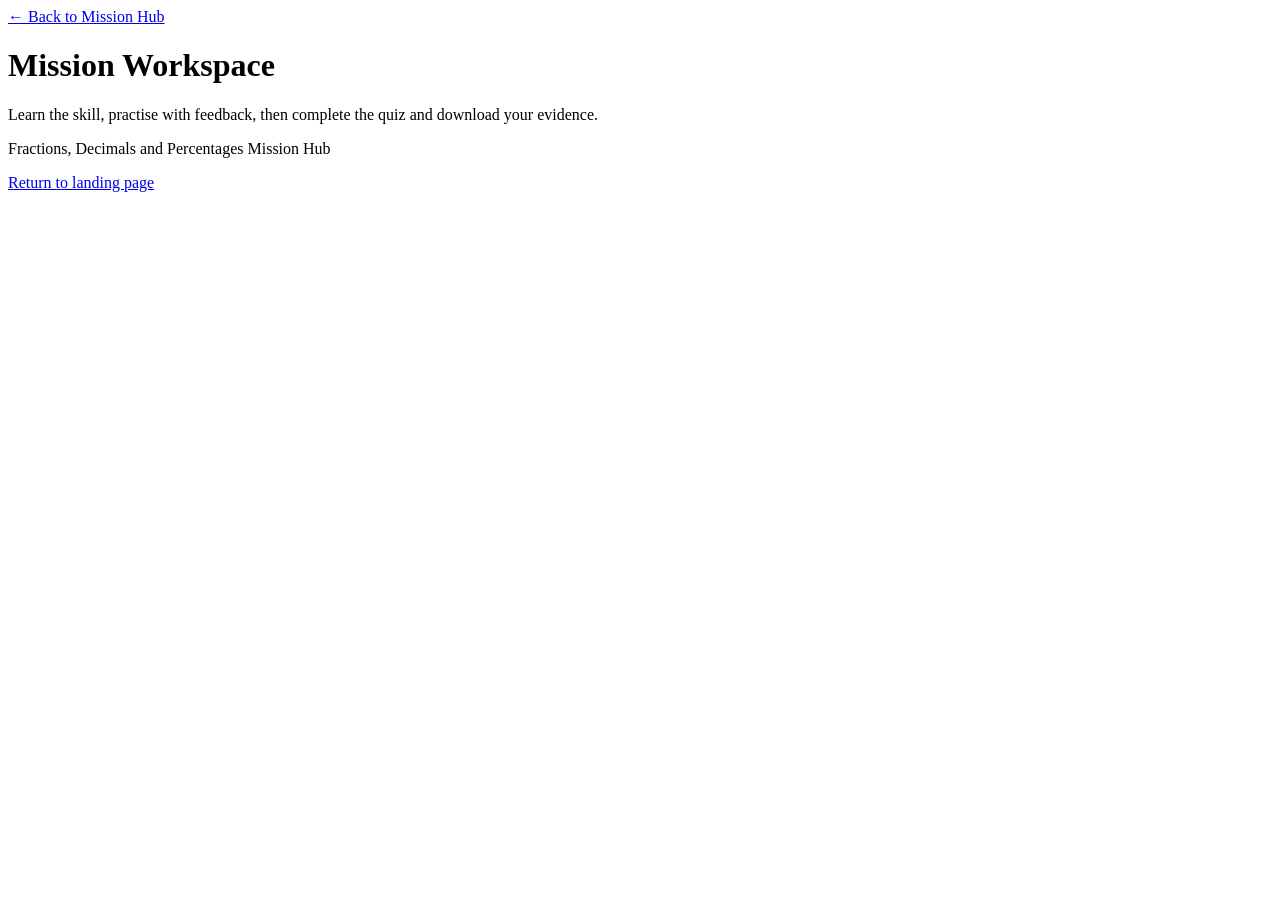
==== mission.html @ 35e83d9d "Add files via upload" ====
<!DOCTYPE html>
<html lang="en">
<head>
  <meta charset="UTF-8" />
  <meta name="viewport" content="width=device-width, initial-scale=1.0" />
  <title>Mission Workspace | FDP Mission Hub</title>
  <meta name="description" content="A mission page for fractions, decimals and percentages learning and assessment." />
  <link rel="stylesheet" href="css/style.css" />
</head>
<body>
  <header class="sub-hero">
    <div class="container">
      <a class="back-link" href="index.html">← Back to Mission Hub</a>
      <h1>Mission Workspace</h1>
      <p>Learn the skill, practise with feedback, then complete the quiz and download your evidence.</p>
    </div>
  </header>

  <main class="section">
    <div class="container" id="mission-container"></div>
  </main>

  <footer class="site-footer">
    <div class="container footer-inner">
      <p>Fractions, Decimals and Percentages Mission Hub</p>
      <p><a href="index.html">Return to landing page</a></p>
    </div>
  </footer>

  <script src="js/missions.js"></script>
  <script src="js/app.js"></script>
</body>
</html>
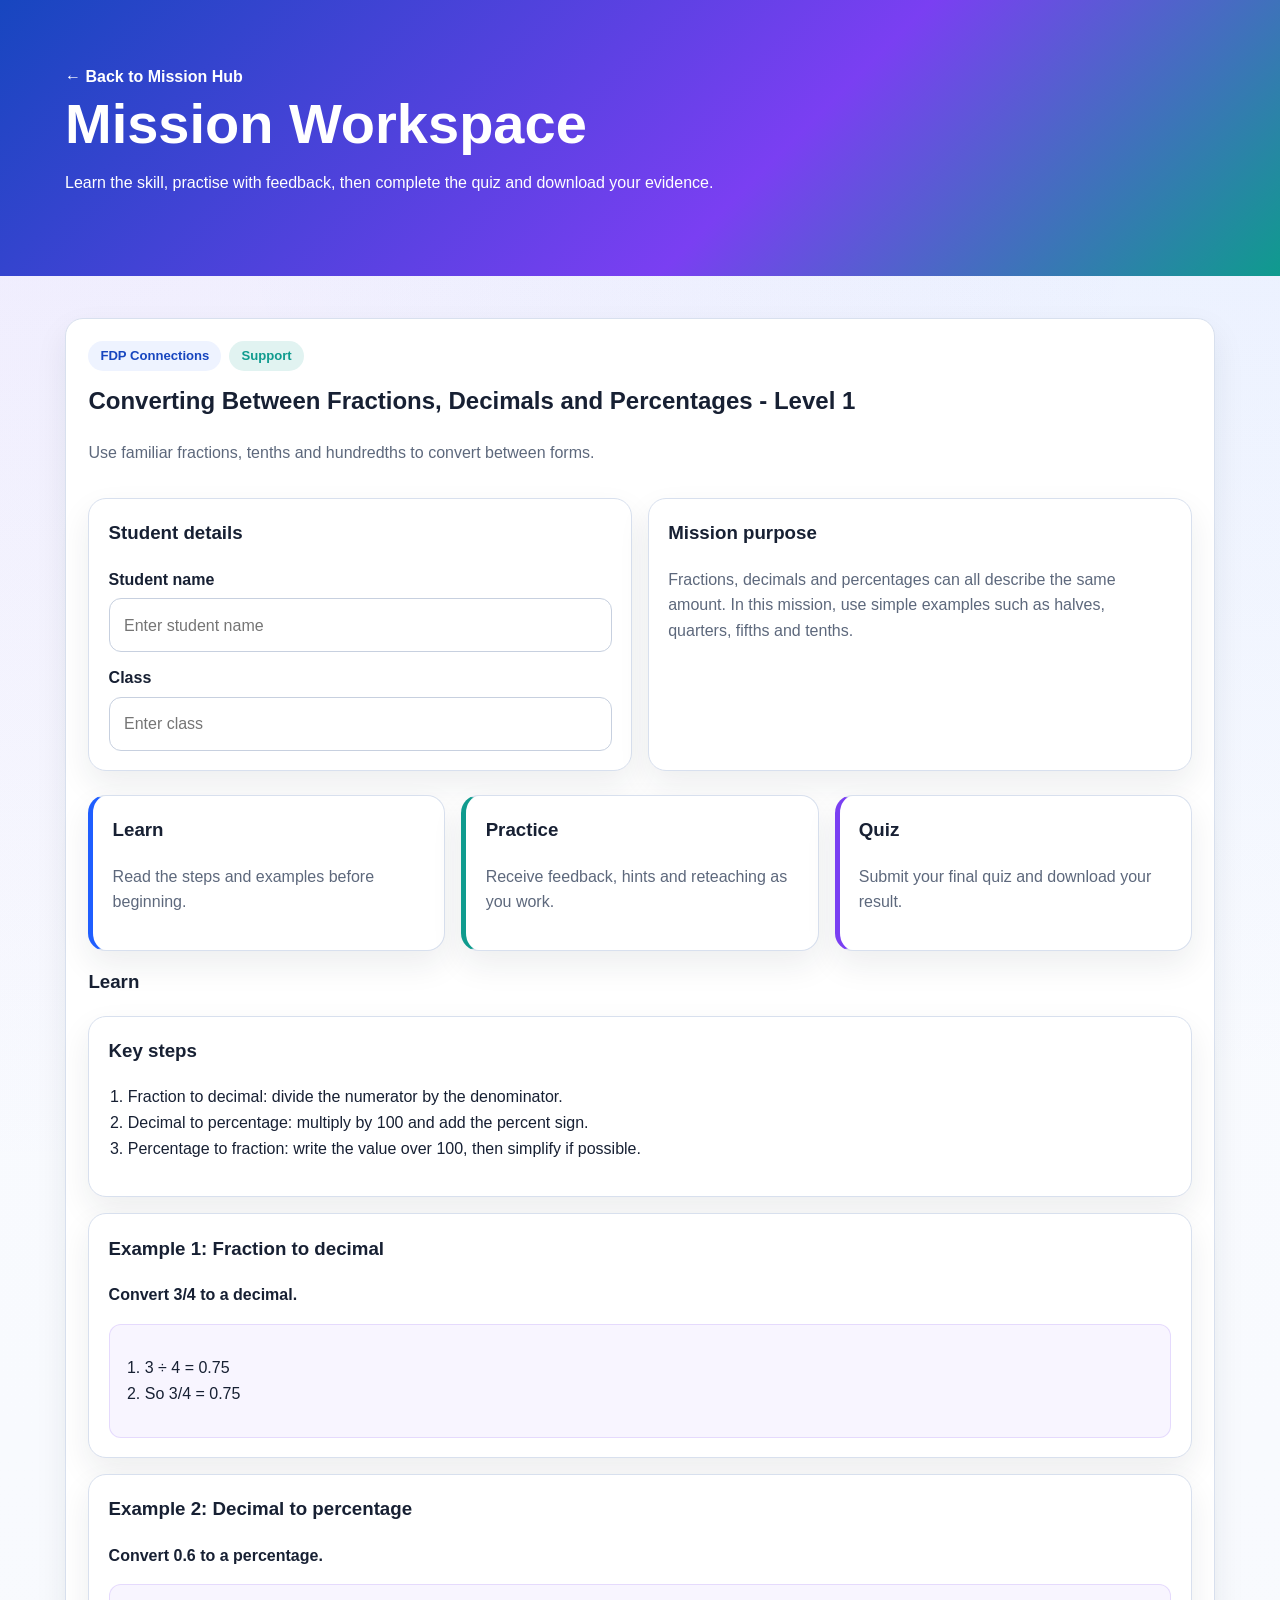
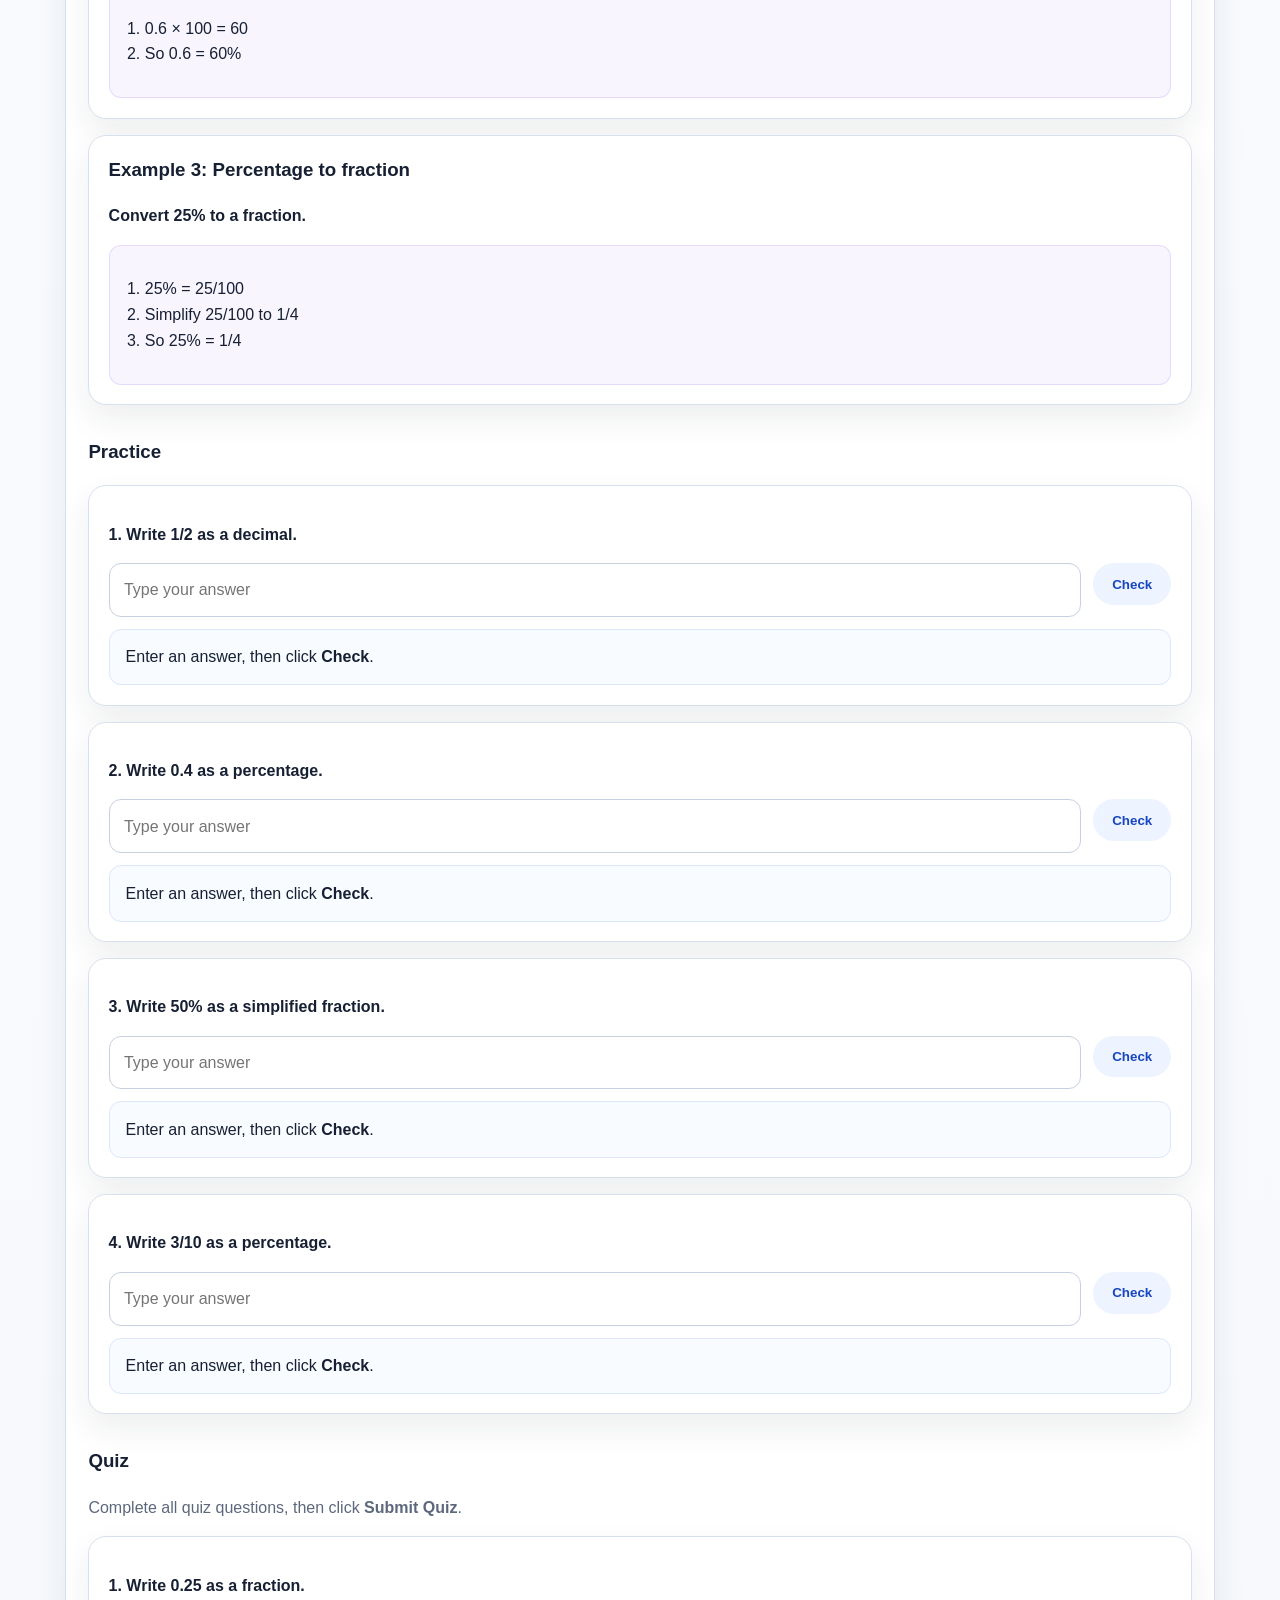
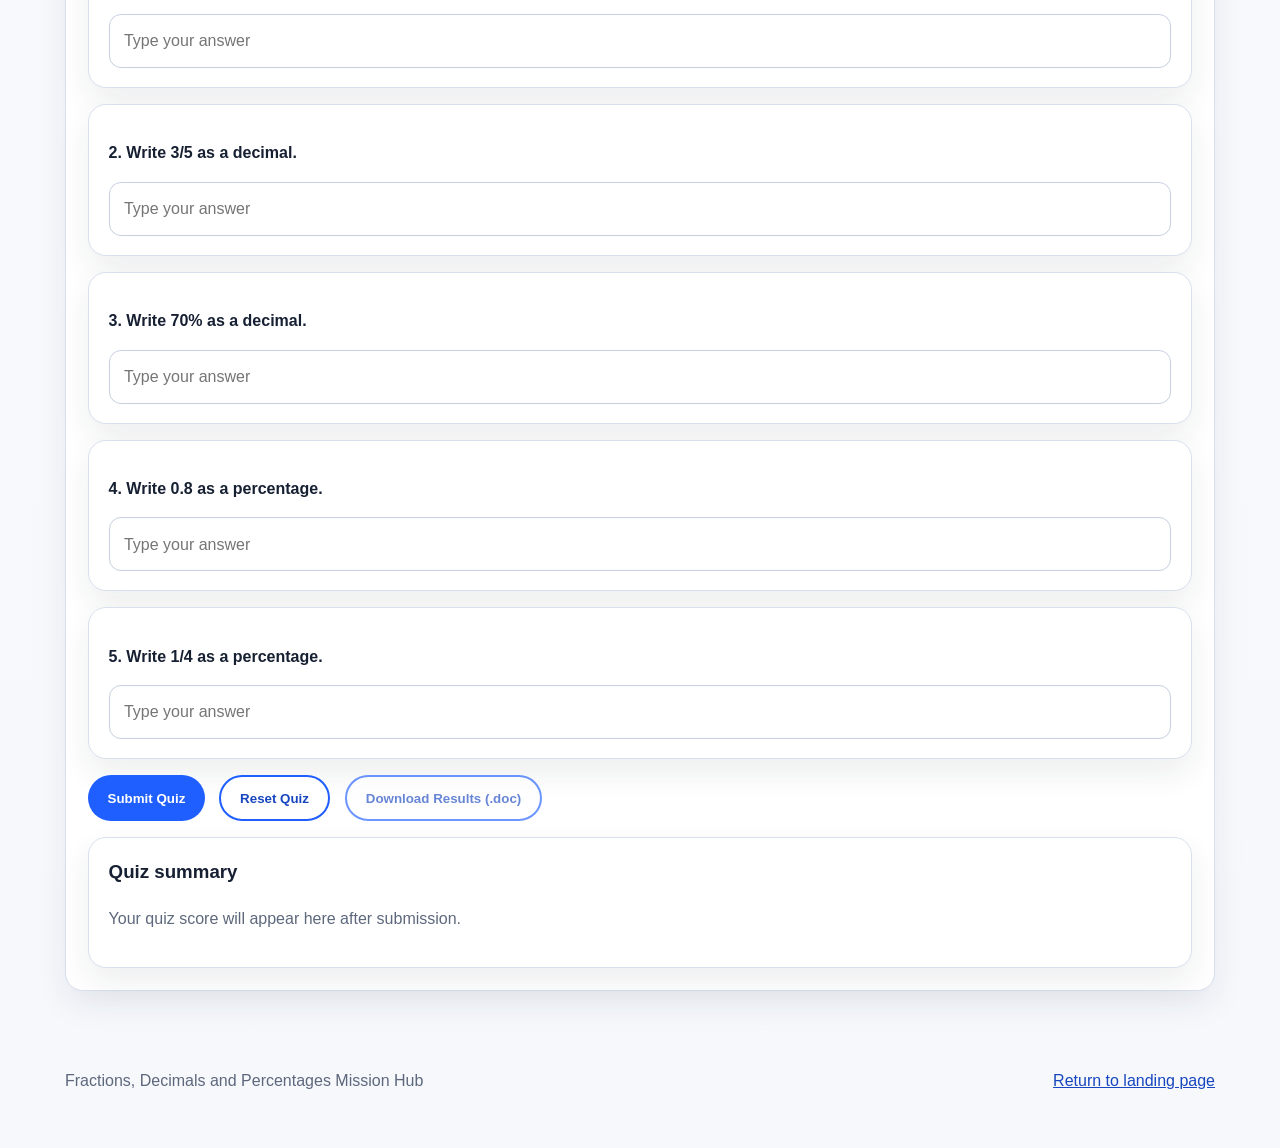
==== commit 9c4cba85: "Update mission.html" ====
--- a/mission.html
+++ b/mission.html
@@ -5,7 +5,7 @@
   <meta name="viewport" content="width=device-width, initial-scale=1.0" />
   <title>Mission Workspace | FDP Mission Hub</title>
   <meta name="description" content="A mission page for fractions, decimals and percentages learning and assessment." />
-  <link rel="stylesheet" href="css/style.css" />
+  <link rel="stylesheet" href="style.css" />
 </head>
 <body>
   <header class="sub-hero">
@@ -27,7 +27,7 @@
     </div>
   </footer>
 
-  <script src="js/missions.js"></script>
-  <script src="js/app.js"></script>
+  <script src="missions.js"></script>
+  <script src="app.js"></script>
 </body>
 </html>
--- a/style.css
+++ b/style.css
@@ -0,0 +1,545 @@
+:root {
+  --bg: #f6f8fc;
+  --panel: #ffffff;
+  --ink: #172033;
+  --muted: #5d687c;
+  --border: #d8e0ee;
+  --blue: #1f5eff;
+  --blue-dark: #1746bf;
+  --purple: #7a3ff2;
+  --teal: #0f9b8e;
+  --gold: #b98307;
+  --success: #15803d;
+  --danger: #b91c1c;
+  --warning: #9a6700;
+  --shadow: 0 14px 32px rgba(23, 32, 51, 0.08);
+  --radius: 18px;
+}
+
+* {
+  box-sizing: border-box;
+}
+
+html {
+  scroll-behavior: smooth;
+}
+
+body {
+  margin: 0;
+  font-family: Arial, Helvetica, sans-serif;
+  color: var(--ink);
+  background:
+    radial-gradient(circle at top left, rgba(122, 63, 242, 0.09), transparent 26%),
+    radial-gradient(circle at top right, rgba(31, 94, 255, 0.08), transparent 24%),
+    linear-gradient(180deg, #f9fbff, var(--bg));
+  line-height: 1.6;
+}
+
+.container {
+  width: min(1150px, calc(100% - 2rem));
+  margin: 0 auto;
+}
+
+a {
+  color: var(--blue-dark);
+}
+
+.hero,
+.sub-hero {
+  background: linear-gradient(135deg, #1746bf, #7a3ff2 60%, #0f9b8e);
+  color: white;
+  padding: 4rem 0;
+}
+
+.hero-inner {
+  display: grid;
+  grid-template-columns: 2fr 1fr;
+  gap: 1.5rem;
+  align-items: start;
+}
+
+.hero h1,
+.sub-hero h1 {
+  margin: 0.2rem 0 0.8rem;
+  font-size: clamp(2rem, 4.6vw, 3.5rem);
+  line-height: 1.1;
+}
+
+.hero-text {
+  max-width: 760px;
+  font-size: 1.1rem;
+}
+
+.eyebrow {
+  margin: 0;
+  text-transform: uppercase;
+  letter-spacing: 0.12em;
+  font-size: 0.85rem;
+  font-weight: 700;
+  opacity: 0.95;
+}
+
+.eyebrow.dark {
+  color: var(--purple);
+}
+
+.hero-actions,
+.actions,
+.quiz-actions,
+.inline-action {
+  display: flex;
+  gap: 0.9rem;
+  flex-wrap: wrap;
+}
+
+.hero-panel,
+.info-card,
+.mission-card,
+.mission-shell,
+.learn-card,
+.practice-card,
+.quiz-card,
+.summary-card,
+.group-shell,
+.meta-card,
+.note-card,
+.stage-card {
+  background: var(--panel);
+  border: 1px solid var(--border);
+  border-radius: var(--radius);
+  box-shadow: var(--shadow);
+}
+
+.hero-panel {
+  color: var(--ink);
+  padding: 1.25rem;
+}
+
+.hero-panel h2 {
+  margin-top: 0;
+}
+
+.highlight-box {
+  margin-top: 1rem;
+  background: linear-gradient(135deg, rgba(31, 94, 255, 0.08), rgba(122, 63, 242, 0.08));
+  border: 1px solid rgba(31, 94, 255, 0.15);
+  border-radius: 14px;
+  padding: 1rem;
+}
+
+.highlight-label,
+.group-tag,
+.topic-label,
+.mission-meta span {
+  display: inline-block;
+  border-radius: 999px;
+  padding: 0.28rem 0.75rem;
+  font-size: 0.82rem;
+  font-weight: 700;
+}
+
+.highlight-label {
+  background: #edf3ff;
+  color: var(--blue-dark);
+  margin-bottom: 0.5rem;
+}
+
+.section {
+  padding: 2.6rem 0;
+}
+
+.section-soft {
+  background: rgba(255, 255, 255, 0.52);
+}
+
+.section-heading {
+  margin-bottom: 1.4rem;
+}
+
+.section-heading h2,
+.group-heading h3,
+.mission-shell h2,
+.mission-shell h3,
+.mission-card h3,
+.learn-card h3,
+.quiz-card h3,
+.practice-card h3,
+.meta-card h3,
+.summary-card h3,
+.note-card h3 {
+  margin-top: 0;
+}
+
+.section-text,
+.muted,
+.group-heading p,
+.mission-card p,
+.note-card p,
+.summary-text,
+.footer-inner p {
+  color: var(--muted);
+}
+
+.info-grid,
+.mission-grid,
+.meta-grid,
+.learn-grid,
+.practice-grid,
+.quiz-grid,
+.stage-grid {
+  display: grid;
+  gap: 1rem;
+}
+
+.three-col {
+  grid-template-columns: repeat(auto-fit, minmax(220px, 1fr));
+}
+
+.info-card,
+.mission-card,
+.learn-card,
+.practice-card,
+.quiz-card,
+.meta-card,
+.note-card,
+.stage-card,
+.summary-card {
+  padding: 1.2rem;
+}
+
+.info-icon {
+  width: 42px;
+  height: 42px;
+  border-radius: 50%;
+  display: grid;
+  place-items: center;
+  background: linear-gradient(135deg, var(--blue), var(--purple));
+  color: white;
+  font-weight: 700;
+  margin-bottom: 0.8rem;
+}
+
+.group-shell {
+  padding: 1.1rem;
+  margin-bottom: 1.4rem;
+}
+
+.group-heading {
+  display: flex;
+  justify-content: space-between;
+  gap: 1rem;
+  align-items: end;
+  margin-bottom: 1rem;
+}
+
+.group-tag.support-tag {
+  background: rgba(15, 155, 142, 0.12);
+  color: var(--teal);
+}
+
+.group-tag.consolidate-tag {
+  background: rgba(31, 94, 255, 0.12);
+  color: var(--blue-dark);
+}
+
+.group-tag.extend-tag {
+  background: rgba(185, 28, 28, 0.1);
+  color: var(--danger);
+}
+
+.support-shell {
+  border-top: 6px solid var(--teal);
+}
+
+.consolidate-shell {
+  border-top: 6px solid var(--blue);
+}
+
+.extend-shell {
+  border-top: 6px solid var(--purple);
+}
+
+.mission-grid {
+  grid-template-columns: repeat(auto-fit, minmax(240px, 1fr));
+}
+
+.mission-card {
+  display: flex;
+  flex-direction: column;
+  justify-content: space-between;
+}
+
+.mission-meta {
+  display: flex;
+  gap: 0.5rem;
+  flex-wrap: wrap;
+  margin-bottom: 0.7rem;
+}
+
+.topic-label {
+  background: #eef3ff;
+  color: var(--blue-dark);
+}
+
+.level-support {
+  background: rgba(15, 155, 142, 0.12);
+  color: var(--teal);
+}
+
+.level-consolidate {
+  background: rgba(31, 94, 255, 0.12);
+  color: var(--blue-dark);
+}
+
+.level-extend {
+  background: rgba(122, 63, 242, 0.12);
+  color: var(--purple);
+}
+
+.button {
+  display: inline-block;
+  text-decoration: none;
+  border-radius: 999px;
+  padding: 0.84rem 1.2rem;
+  font-weight: 700;
+  border: none;
+  cursor: pointer;
+  transition: transform 0.12s ease, opacity 0.12s ease, background 0.12s ease;
+}
+
+.button:hover {
+  transform: translateY(-1px);
+}
+
+.button:disabled {
+  cursor: not-allowed;
+  opacity: 0.65;
+  transform: none;
+}
+
+.button-primary {
+  background: var(--blue);
+  color: white;
+}
+
+.button-primary:hover {
+  background: var(--blue-dark);
+}
+
+.button-secondary {
+  background: rgba(255, 255, 255, 0.16);
+  color: white;
+  border: 1px solid rgba(255, 255, 255, 0.3);
+}
+
+.button-outline {
+  background: white;
+  color: var(--blue-dark);
+  border: 2px solid var(--blue);
+}
+
+.button-soft {
+  background: #edf3ff;
+  color: var(--blue-dark);
+}
+
+.back-link {
+  color: white;
+  text-decoration: none;
+  font-weight: 700;
+}
+
+.back-link:hover {
+  text-decoration: underline;
+}
+
+.mission-shell {
+  padding: 1.4rem;
+}
+
+.mission-top {
+  display: flex;
+  justify-content: space-between;
+  gap: 1rem;
+  align-items: start;
+}
+
+.meta-grid {
+  grid-template-columns: repeat(auto-fit, minmax(220px, 1fr));
+  margin: 1rem 0 1.5rem;
+}
+
+.field-group {
+  display: flex;
+  flex-direction: column;
+  gap: 0.38rem;
+}
+
+label {
+  font-weight: 700;
+}
+
+input[type="text"],
+textarea {
+  width: 100%;
+  padding: 0.82rem 0.9rem;
+  border-radius: 12px;
+  border: 1px solid #c7d0df;
+  font: inherit;
+  color: var(--ink);
+  background: white;
+}
+
+input[type="text"]:focus,
+textarea:focus {
+  outline: 3px solid rgba(31, 94, 255, 0.12);
+  border-color: var(--blue);
+}
+
+.stage-grid {
+  grid-template-columns: repeat(3, 1fr);
+  margin-bottom: 1rem;
+}
+
+.stage-card {
+  border-left: 5px solid var(--blue);
+}
+
+.stage-card.practice-stage {
+  border-left-color: var(--teal);
+}
+
+.stage-card.quiz-stage {
+  border-left-color: var(--purple);
+}
+
+.learn-grid,
+.practice-grid,
+.quiz-grid {
+  margin-top: 1rem;
+  grid-template-columns: 1fr;
+}
+
+ul,
+ol {
+  padding-left: 1.2rem;
+}
+
+.example-box,
+.feedback-box,
+.quiz-feedback {
+  border-radius: 12px;
+  padding: 0.9rem 1rem;
+  margin-top: 0.75rem;
+}
+
+.example-box {
+  background: #f8f5ff;
+  border: 1px solid rgba(122, 63, 242, 0.15);
+}
+
+.feedback-box {
+  background: #f8fbff;
+  border: 1px solid #dce7fa;
+}
+
+.feedback-box.correct,
+.quiz-feedback.correct {
+  border-color: rgba(21, 128, 61, 0.25);
+  background: rgba(21, 128, 61, 0.08);
+  color: var(--success);
+}
+
+.feedback-box.incorrect,
+.quiz-feedback.incorrect {
+  border-color: rgba(185, 28, 28, 0.22);
+  background: rgba(185, 28, 28, 0.08);
+  color: var(--danger);
+}
+
+.feedback-box.warning {
+  border-color: rgba(154, 103, 0, 0.22);
+  background: rgba(249, 214, 74, 0.12);
+  color: var(--warning);
+}
+
+.prompt {
+  font-weight: 700;
+}
+
+.answer-row {
+  display: grid;
+  grid-template-columns: minmax(0, 1fr) auto;
+  gap: 0.75rem;
+  align-items: start;
+  margin-top: 0.85rem;
+}
+
+.quiz-feedback {
+  display: none;
+  border: 1px solid #dce7fa;
+  background: #f8fbff;
+  color: var(--ink);
+}
+
+.quiz-feedback.show {
+  display: block;
+}
+
+.summary-card {
+  margin-top: 1rem;
+}
+
+.score-text {
+  font-size: 1.12rem;
+  font-weight: 700;
+}
+
+.site-footer {
+  padding: 1.2rem 0 2.4rem;
+}
+
+.footer-inner {
+  display: flex;
+  justify-content: space-between;
+  gap: 1rem;
+  flex-wrap: wrap;
+}
+
+@media (max-width: 900px) {
+  .hero-inner,
+  .mission-top,
+  .group-heading {
+    display: block;
+  }
+
+  .group-heading p {
+    margin-top: 0.6rem;
+  }
+
+  .stage-grid {
+    grid-template-columns: 1fr;
+  }
+}
+
+@media (max-width: 650px) {
+  .hero,
+  .sub-hero {
+    padding: 3rem 0;
+  }
+
+  .answer-row {
+    grid-template-columns: 1fr;
+  }
+
+  .hero-actions,
+  .actions,
+  .quiz-actions,
+  .inline-action {
+    flex-direction: column;
+  }
+
+  .button {
+    text-align: center;
+  }
+}
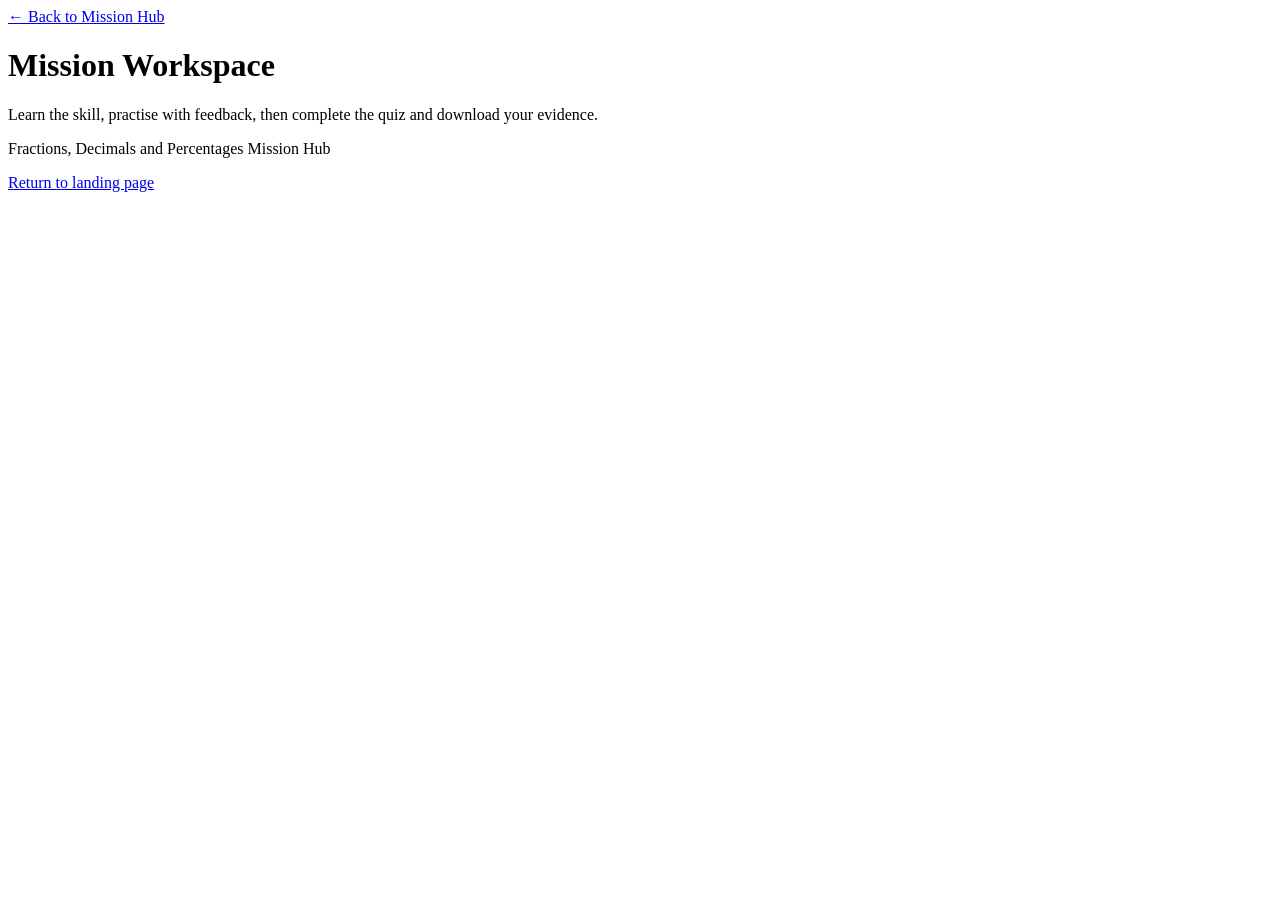
==== commit 9d393941: "Add files via upload" ====
--- a/mission.html
+++ b/mission.html
@@ -5,7 +5,7 @@
   <meta name="viewport" content="width=device-width, initial-scale=1.0" />
   <title>Mission Workspace | FDP Mission Hub</title>
   <meta name="description" content="A mission page for fractions, decimals and percentages learning and assessment." />
-  <link rel="stylesheet" href="style.css" />
+  <link rel="stylesheet" href="css/style.css" />
 </head>
 <body>
   <header class="sub-hero">
@@ -27,7 +27,7 @@
     </div>
   </footer>
 
-  <script src="missions.js"></script>
-  <script src="app.js"></script>
+  <script src="js/missions.js"></script>
+  <script src="js/app.js"></script>
 </body>
 </html>
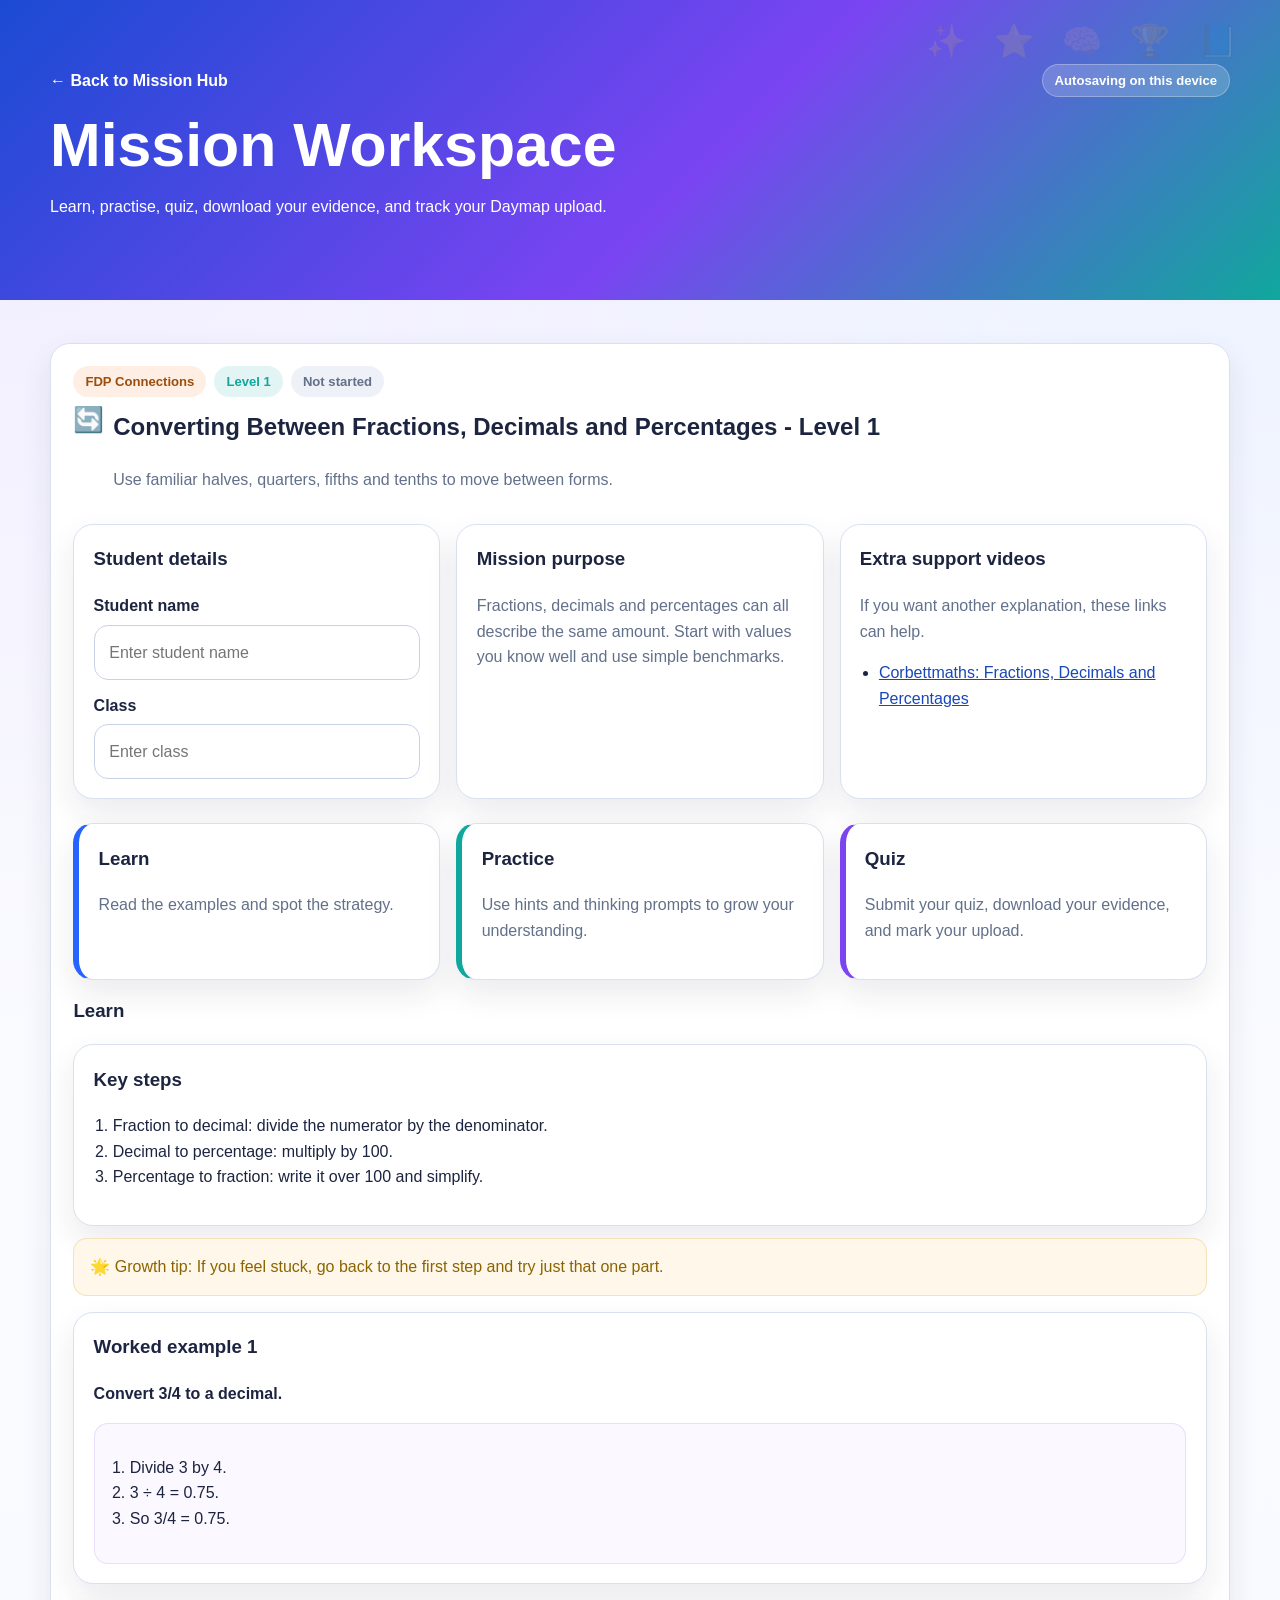
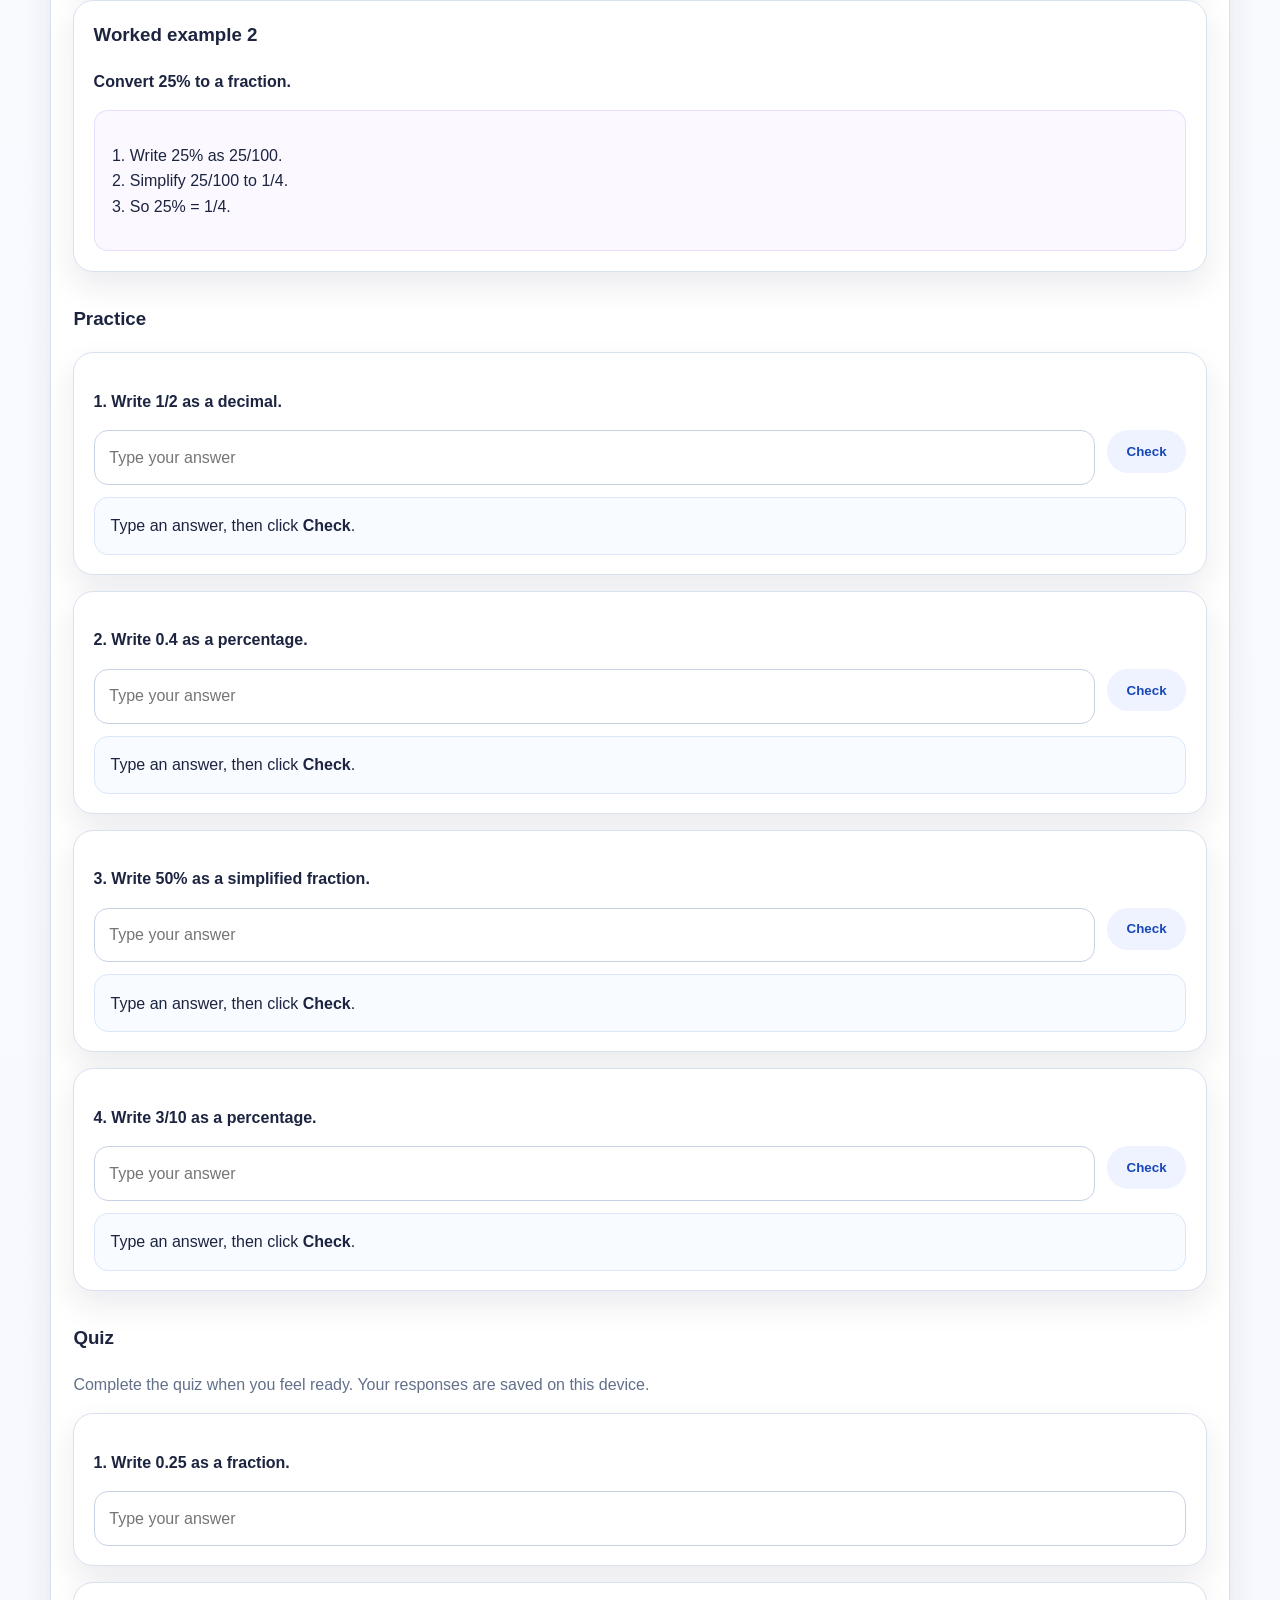
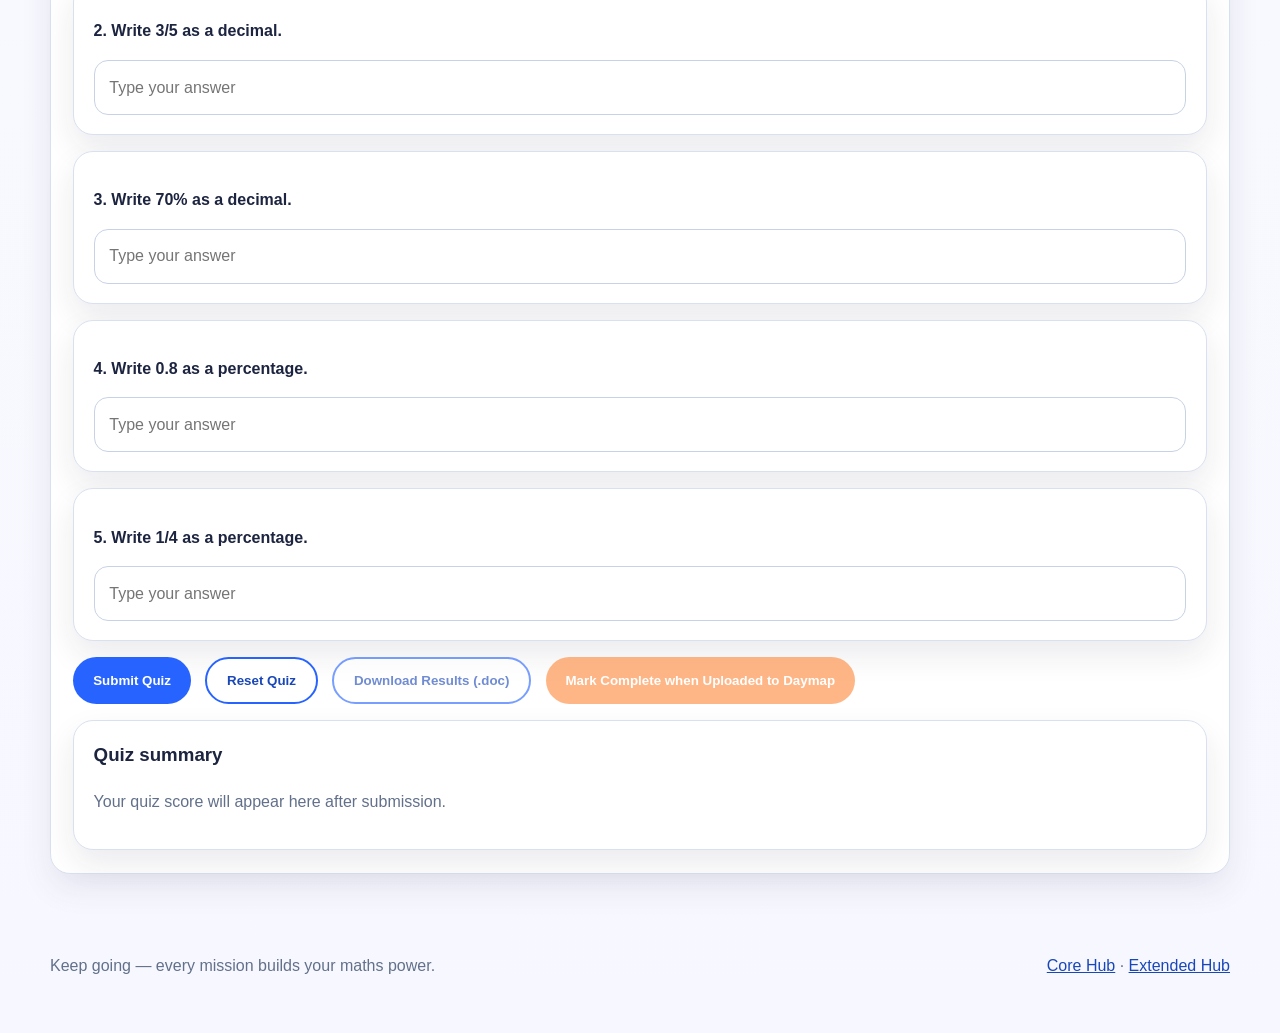
==== commit a6726678: "Add files via upload" ====
--- a/mission.html
+++ b/mission.html
@@ -4,15 +4,18 @@
   <meta charset="UTF-8" />
   <meta name="viewport" content="width=device-width, initial-scale=1.0" />
   <title>Mission Workspace | FDP Mission Hub</title>
-  <meta name="description" content="A mission page for fractions, decimals and percentages learning and assessment." />
+  <meta name="description" content="Mission workspace for Year 7 FDP and ratio learning." />
   <link rel="stylesheet" href="css/style.css" />
 </head>
-<body>
+<body data-page="mission">
   <header class="sub-hero">
+    <div class="container sub-hero-inner">
+      <a class="back-link" id="mission-back-link" href="index.html">← Back to Mission Hub</a>
+      <div id="mission-save-status" class="save-pill">Autosaving on this device</div>
+    </div>
     <div class="container">
-      <a class="back-link" href="index.html">← Back to Mission Hub</a>
       <h1>Mission Workspace</h1>
-      <p>Learn the skill, practise with feedback, then complete the quiz and download your evidence.</p>
+      <p>Learn, practise, quiz, download your evidence, and track your Daymap upload.</p>
     </div>
   </header>
 
@@ -22,8 +25,8 @@
 
   <footer class="site-footer">
     <div class="container footer-inner">
-      <p>Fractions, Decimals and Percentages Mission Hub</p>
-      <p><a href="index.html">Return to landing page</a></p>
+      <p>Keep going — every mission builds your maths power.</p>
+      <p><a href="index.html">Core Hub</a> · <a href="extended.html">Extended Hub</a></p>
     </div>
   </footer>
 
--- a/css/style.css
+++ b/css/style.css
@@ -0,0 +1,226 @@
+:root {
+  --bg: #f7f8ff;
+  --panel: #ffffff;
+  --ink: #1c2440;
+  --muted: #62708a;
+  --border: #d9e1f0;
+  --blue: #2764ff;
+  --blue-dark: #1947b8;
+  --purple: #7a44f2;
+  --teal: #10a79c;
+  --gold: #d49710;
+  --orange: #ff8a3d;
+  --pink: #ff5fa2;
+  --success: #16803c;
+  --danger: #ba1c1c;
+  --warning: #9a6700;
+  --shadow: 0 14px 32px rgba(28, 36, 64, 0.09);
+  --radius: 20px;
+}
+* { box-sizing: border-box; }
+html { scroll-behavior: smooth; }
+body {
+  margin: 0;
+  font-family: Arial, Helvetica, sans-serif;
+  color: var(--ink);
+  background:
+    radial-gradient(circle at top left, rgba(122, 68, 242, 0.09), transparent 24%),
+    radial-gradient(circle at top right, rgba(39, 100, 255, 0.08), transparent 24%),
+    linear-gradient(180deg, #fbfcff, var(--bg));
+  line-height: 1.6;
+}
+a { color: var(--blue-dark); }
+.container { width: min(1180px, calc(100% - 2rem)); margin: 0 auto; }
+.hero, .sub-hero {
+  color: white;
+  padding: 4rem 0;
+  position: relative;
+  overflow: hidden;
+}
+.hero::before, .sub-hero::before {
+  content: "✨  ⭐  🧠  🏆  📘";
+  position: absolute;
+  right: 2rem;
+  top: 1rem;
+  opacity: 0.12;
+  font-size: 2rem;
+  letter-spacing: 0.6rem;
+}
+.hero-core { background: linear-gradient(135deg, #1b4bd3, #7a44f2 55%, #10a79c); }
+.hero-extended { background: linear-gradient(135deg, #6f2cff, #ff5fa2 55%, #ff8a3d); }
+.sub-hero { background: linear-gradient(135deg, #1b4bd3, #7a44f2 55%, #10a79c); }
+.hero-grid {
+  display: grid;
+  grid-template-columns: 2fr 1fr;
+  gap: 1.4rem;
+  align-items: start;
+}
+.sub-hero-inner {
+  display: flex;
+  justify-content: space-between;
+  align-items: center;
+  gap: 1rem;
+  margin-bottom: 1rem;
+}
+.hero h1, .sub-hero h1 {
+  margin: 0.2rem 0 0.8rem;
+  font-size: clamp(2.2rem, 4.8vw, 3.8rem);
+  line-height: 1.08;
+}
+.hero-text { max-width: 760px; font-size: 1.12rem; }
+.eyebrow {
+  margin: 0;
+  text-transform: uppercase;
+  letter-spacing: 0.12em;
+  font-size: 0.86rem;
+  font-weight: 700;
+  opacity: 0.95;
+}
+.eyebrow.dark { color: var(--purple); }
+.hero-actions, .actions, .quiz-actions, .toggle-actions {
+  display: flex; gap: 0.9rem; flex-wrap: wrap;
+}
+.hero-card, .feature-card, .dashboard-card, .mission-card, .group-shell, .mission-shell,
+.meta-card, .note-card, .learn-card, .practice-card, .quiz-card, .summary-card,
+.badge-card, .challenge-panel, .stage-card, .topic-shell {
+  background: var(--panel);
+  border: 1px solid var(--border);
+  border-radius: var(--radius);
+  box-shadow: var(--shadow);
+}
+.hero-card, .dashboard-card, .feature-card, .mission-card, .meta-card, .note-card,
+.learn-card, .practice-card, .quiz-card, .summary-card, .badge-card, .stage-card, .topic-shell {
+  padding: 1.2rem;
+}
+.sparkles-card {
+  color: var(--ink);
+  background: linear-gradient(180deg, rgba(255,255,255,0.97), rgba(250,245,255,0.97));
+}
+.summary-mini { margin-top: 0.8rem; color: var(--muted); font-weight: 700; }
+.section { padding: 2.7rem 0; }
+.section-soft { background: rgba(255,255,255,0.55); }
+.section-heading { margin-bottom: 1.35rem; }
+.section-heading h2, .group-heading h3, .mission-card h3, .mission-shell h2, .mission-shell h3,
+.feature-card h3, .dashboard-card h3, .badge-card h3, .challenge-panel h2, .topic-shell h3,
+.learn-card h3, .practice-card h3, .quiz-card h3, .meta-card h3, .note-card h3, .summary-card h3 {
+  margin-top: 0;
+}
+.section-text, .muted, .mission-card p, .group-heading p, .dashboard-card p, .summary-text, .footer-inner p, .note-card p {
+  color: var(--muted);
+}
+.feature-grid, .dashboard-grid, .mission-grid, .badge-grid, .meta-grid, .stage-grid, .learn-grid, .practice-grid, .quiz-grid {
+  display: grid;
+  gap: 1rem;
+}
+.three-col { grid-template-columns: repeat(auto-fit, minmax(220px, 1fr)); }
+.dashboard-grid { grid-template-columns: repeat(auto-fit, minmax(220px, 1fr)); }
+.feature-icon {
+  width: 48px; height: 48px; border-radius: 16px; display: grid; place-items: center;
+  background: linear-gradient(135deg, var(--blue), var(--purple)); color: white; font-size: 1.3rem; margin-bottom: 0.9rem;
+}
+.group-shell, .topic-shell { padding: 1.1rem; margin-bottom: 1.3rem; }
+.support-shell { border-top: 7px solid var(--teal); }
+.consolidate-shell { border-top: 7px solid var(--blue); }
+.extend-shell { border-top: 7px solid var(--purple); }
+.topic-shell { border-top: 7px solid var(--orange); }
+.group-heading, .topic-heading {
+  display: flex; justify-content: space-between; gap: 1rem; align-items: end; margin-bottom: 1rem;
+}
+.group-tag, .topic-label, .level-pill, .status-pill, .save-pill, .badge-ribbon {
+  display: inline-block; padding: 0.3rem 0.75rem; border-radius: 999px; font-size: 0.82rem; font-weight: 700;
+}
+.group-tag.support-tag, .level-support { background: rgba(16,167,156,0.12); color: var(--teal); }
+.group-tag.consolidate-tag, .level-consolidate { background: rgba(39,100,255,0.12); color: var(--blue-dark); }
+.group-tag.extend-tag, .level-extend { background: rgba(122,68,242,0.12); color: var(--purple); }
+.topic-label { background: rgba(255,138,61,0.14); color: #9b4e0d; }
+.status-not-started { background: #eef2f8; color: var(--muted); }
+.status-in-progress { background: rgba(212,151,16,0.15); color: var(--warning); }
+.status-complete { background: rgba(22,128,60,0.12); color: var(--success); }
+.status-uploaded { background: rgba(122,68,242,0.12); color: var(--purple); }
+.save-pill { background: rgba(255,255,255,0.18); color: white; border: 1px solid rgba(255,255,255,0.28); }
+.button {
+  display: inline-block; text-decoration: none; border: none; cursor: pointer; border-radius: 999px;
+  padding: 0.86rem 1.24rem; font-weight: 700; transition: transform 0.12s ease, opacity 0.12s ease;
+}
+.button:hover { transform: translateY(-1px); }
+.button:disabled { cursor: not-allowed; opacity: 0.62; transform: none; }
+.button-primary { background: var(--blue); color: white; }
+.button-primary:hover { background: var(--blue-dark); }
+.button-secondary { background: rgba(255,255,255,0.16); color: white; border: 1px solid rgba(255,255,255,0.34); }
+.button-outline { background: white; color: var(--blue-dark); border: 2px solid var(--blue); }
+.button-soft { background: #eef3ff; color: var(--blue-dark); }
+.button-success { background: var(--success); color: white; }
+.button-warning { background: var(--orange); color: white; }
+.big-button { align-self: center; }
+.mission-grid { grid-template-columns: repeat(auto-fit, minmax(250px, 1fr)); }
+.badge-grid { grid-template-columns: repeat(auto-fit, minmax(220px, 1fr)); }
+.mission-card { display: flex; flex-direction: column; justify-content: space-between; position: relative; overflow: hidden; }
+.mission-card::after {
+  content: ""; position: absolute; inset: auto -40px -40px auto; width: 90px; height: 90px;
+  background: radial-gradient(circle, rgba(122,68,242,0.12), transparent 70%);
+}
+.mission-meta, .status-line { display: flex; gap: 0.5rem; flex-wrap: wrap; margin-bottom: 0.7rem; }
+.mission-title-row { display: flex; gap: 0.55rem; align-items: start; }
+.mission-emoji { font-size: 1.55rem; line-height: 1; }
+.challenge-panel {
+  padding: 1.4rem; display: grid; grid-template-columns: 1fr auto; gap: 1rem; align-items: center;
+  background: linear-gradient(135deg, rgba(255,95,162,0.10), rgba(255,138,61,0.10), rgba(122,68,242,0.09));
+}
+.back-link { color: white; text-decoration: none; font-weight: 700; }
+.back-link:hover { text-decoration: underline; }
+.mission-shell { padding: 1.4rem; }
+.mission-top { display: flex; justify-content: space-between; gap: 1rem; align-items: start; }
+.meta-grid { grid-template-columns: repeat(auto-fit, minmax(230px, 1fr)); margin: 1rem 0 1.5rem; }
+.field-group { display: flex; flex-direction: column; gap: 0.4rem; }
+label { font-weight: 700; }
+input[type="text"] {
+  width: 100%; padding: 0.85rem 0.92rem; border-radius: 14px; border: 1px solid #c8d2e5;
+  font: inherit; color: var(--ink); background: white;
+}
+input[type="text"]:focus {
+  outline: 3px solid rgba(39,100,255,0.12); border-color: var(--blue);
+}
+.stage-grid { grid-template-columns: repeat(3, 1fr); margin-bottom: 1rem; }
+.stage-card { border-left: 6px solid var(--blue); }
+.stage-card.practice-stage { border-left-color: var(--teal); }
+.stage-card.quiz-stage { border-left-color: var(--purple); }
+.learn-grid, .practice-grid, .quiz-grid { grid-template-columns: 1fr; margin-top: 1rem; }
+ul, ol { padding-left: 1.2rem; }
+.example-box, .feedback-box, .quiz-feedback, .cheer-box {
+  border-radius: 14px; padding: 0.95rem 1rem; margin-top: 0.75rem;
+}
+.example-box { background: #fbf8ff; border: 1px solid rgba(122,68,242,0.14); }
+.cheer-box { background: #fff7e9; border: 1px solid rgba(212,151,16,0.22); color: #8b6400; }
+.feedback-box { background: #f8fbff; border: 1px solid #dce7fa; }
+.feedback-box.correct, .quiz-feedback.correct { background: rgba(22,128,60,0.08); border-color: rgba(22,128,60,0.25); color: var(--success); }
+.feedback-box.incorrect, .quiz-feedback.incorrect { background: rgba(255,138,61,0.10); border-color: rgba(255,138,61,0.3); color: #915018; }
+.feedback-box.warning { background: rgba(212,151,16,0.11); border-color: rgba(212,151,16,0.25); color: var(--warning); }
+.prompt { font-weight: 700; }
+.answer-row { display: grid; grid-template-columns: minmax(0,1fr) auto; gap: 0.75rem; align-items: start; margin-top: 0.85rem; }
+.quiz-feedback { display: none; background: #f8fbff; border: 1px solid #dce7fa; }
+.quiz-feedback.show { display: block; }
+.summary-card { margin-top: 1rem; }
+.score-text { font-size: 1.12rem; font-weight: 700; }
+.badge-card { position: relative; background: linear-gradient(180deg, #fffefb, #fff6e4); }
+.badge-earned { border-color: rgba(212,151,16,0.45); box-shadow: 0 16px 30px rgba(212,151,16,0.15); }
+.badge-locked { opacity: 0.72; }
+.badge-icon { font-size: 1.9rem; }
+.badge-ribbon { background: rgba(212,151,16,0.16); color: #8a6200; margin-top: 0.4rem; }
+.topic-card-grid { display: grid; grid-template-columns: repeat(auto-fit, minmax(230px, 1fr)); gap: 1rem; }
+.site-footer { padding: 1.25rem 0 2.4rem; }
+.footer-inner { display: flex; justify-content: space-between; gap: 1rem; flex-wrap: wrap; }
+.progress-bar-shell { width: 100%; height: 14px; border-radius: 999px; background: #e9edf6; overflow: hidden; margin-top: 0.6rem; }
+.progress-bar-fill { height: 100%; background: linear-gradient(90deg, var(--blue), var(--purple), var(--orange)); border-radius: 999px; }
+.small-note { font-size: 0.92rem; color: var(--muted); }
+@media (max-width: 920px) {
+  .hero-grid, .challenge-panel { grid-template-columns: 1fr; }
+  .group-heading, .topic-heading, .mission-top { display: block; }
+  .group-heading p, .topic-heading p { margin-top: 0.5rem; }
+  .stage-grid { grid-template-columns: 1fr; }
+}
+@media (max-width: 680px) {
+  .hero, .sub-hero { padding: 3rem 0; }
+  .answer-row, .hero-actions, .actions, .quiz-actions, .toggle-actions { grid-template-columns: 1fr; display: flex; flex-direction: column; }
+  .button { text-align: center; }
+  .sub-hero-inner { flex-direction: column; align-items: flex-start; }
+}
